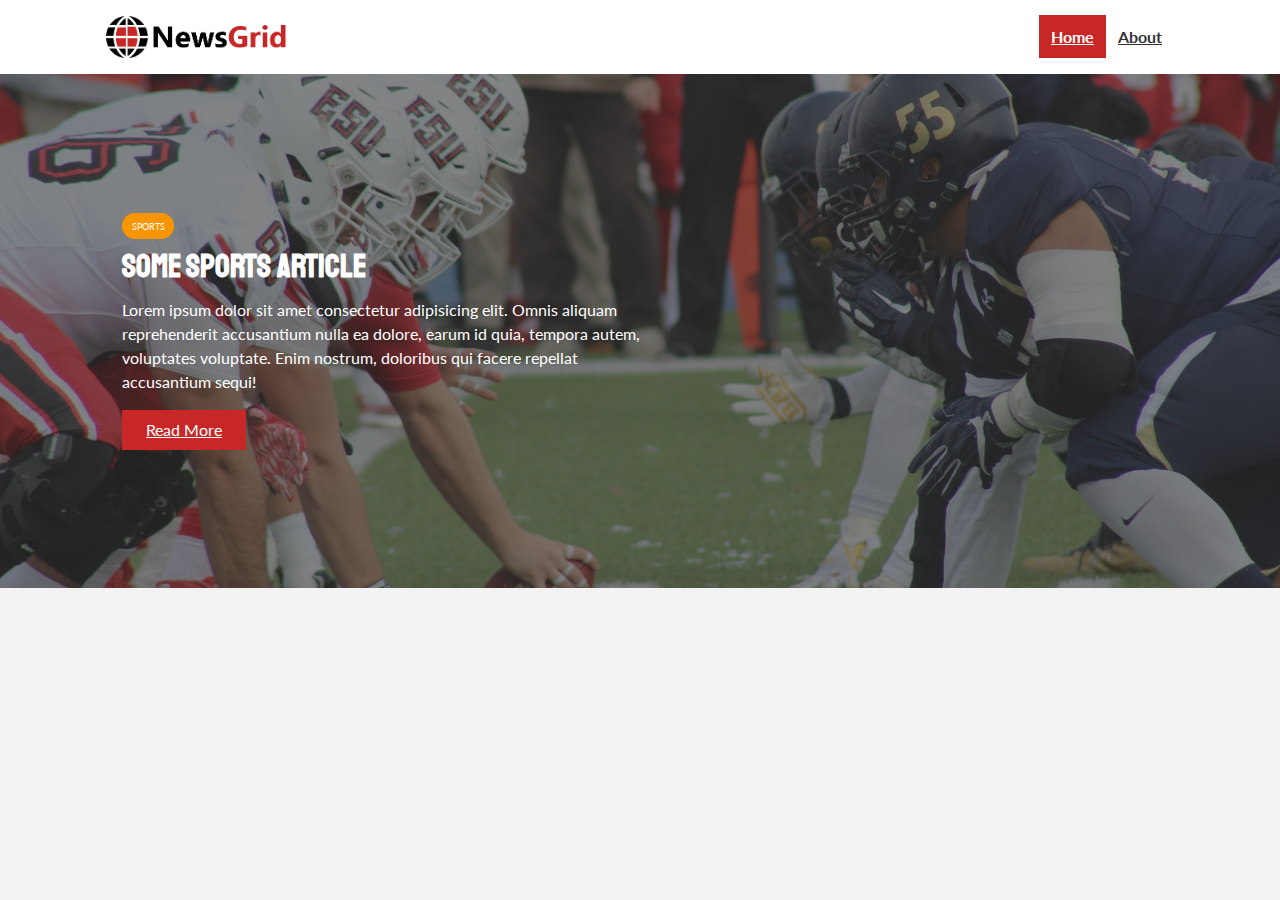
==== index.html @ 27c00c55 "added showcase html and styled the component" ====
<!DOCTYPE html>
<html lang="en">
<head>
  <meta charset="UTF-8">
  <meta name="viewport" content="width=device-width, initial-scale=1.0">
  <link
      rel="stylesheet"
      href="https://use.fontawesome.com/releases/v5.6.3/css/all.css"
      integrity="sha384-UHRtZLI+pbxtHCWp1t77Bi1L4ZtiqrqD80Kn4Z8NTSRyMA2Fd33n5dQ8lWUE00s/"
      crossorigin="anonymous"
/>
  <link href="https://fonts.googleapis.com/css2?family=Lato&family=Staatliches&display=swap" rel="stylesheet">
  <link rel="stylesheet" href="style.css">
  <link rel="stylesheet" href="./css/style.css">
  <link rel="stylesheet" media="screen and (max-width: 768px)" href="./css/mobile.css">
  <link rel="shortcut icon" type="image/x-icon" href="favicon.ico">
  <title>Latest News</title>
</head>
<body>
  <!-- Navbar -->
  <nav id="main-nav">
    <div class="container">
      <img src="./img/logo.png" alt="NewsGrid" class="logo">
      <div class="social">
        <a href="http://facebook.com" target="_blank"><i class="fab fa-facebook fa-2x"></i></a>
        <a href="http://twitter.com" target="_blank"><i class="fab fa-twitter fa-2x"></i></a>
        <a href="http://instagram.com" target="_blank"><i class="fab fa-instagram fa-2x"></i></a>
        <a href="http://youtube.com" target="_blank"><i class="fab fa-youtube fa-2x"></i></a>
      </div>
      <ul>
        <li><a class="current" href="index.html">Home</a></li>
        <li><a href="about.html">About</a></li>
      </ul>
    </div>
  </nav>

  <!-- Showcase -->
  <header id="showcase">
    <div class="container">
      <div class="showcase-container">
        <div class="showcase-content">
          <div class="category category-sports">Sports</div>
          <h1>Some Sports Article</h1>
          <p>Lorem ipsum dolor sit amet consectetur adipisicing elit. Omnis aliquam reprehenderit accusantium nulla ea dolore, earum id quia, tempora autem, voluptates voluptate. Enim nostrum, doloribus qui facere repellat accusantium sequi!</p>
          <a href="article.html" class="btn btn-primary">Read More</a>
        </div>
      </div>
    </div>
  </header>
</body>
</html>
---- css/style.css ----
:root {
  --primary-color: #c72727;
  --secondary-color: #f99500;
  --light-color: #f3f3f3;
  --dark-color: #333;
  --max-width: 1100px;
}

.category {
  --sports-color: #f99500;
  --ent-color: #a66bbe;
  --tech-color: #009cff;
}

* {
  margin: 0;
  padding: 0;
  box-sizing: border-box;
}

body {
  font-family: 'Lato', sans-serif;
  line-height: 1.5;
  background: var(--light-color);
}

a {
  color: #333;
}

ul {
  list-style: none;
}

img {
  width: 100%;
}

h1, h2, h3, h4, h5, h6 {
  font-family: 'Staatliches', cursive;
  margin-bottom: .55rem;
  line-height: 1.3;
}

/* Utility */
.container {
  max-width: var(--max-width);
  margin: auto;
  padding: 0 2rem;
  overflow: hidden;
}

.category {
  display: inline-block;
  color: #fff;
  font-size: 0.55rem;
  text-transform: uppercase;
  padding: 0.4rem 0.6rem;
  border-radius: 15px;
  margin-bottom: 0.5rem;
}

.category-sports { background: var(--sports-color) }

.category-ent { background: var(--ent-color) }

.category-tech { background: var(--tech-color) }

.btn {
  display: inline-block;
  border: none;
  background: var(--dark-color);
  color: #fff;
  padding: 0.5rem 1.5rem;
}

.btn-light { background: var(--light-color) }

.btn-primary { background: var(--primary-color) }

.btn-secondary { background: var(--secondary-color) }

.btn-block {
  display: block;
  width: 100%;
  text-align: center;
}

.btn:hover {
  opacity: 0.9;
}

/* Navigation */
#main-nav {
  background: #fff;
  position: sticky;
  top: 0;
  z-index: 2;
}

#main-nav .container {
  display: grid;
  grid-template-columns: 6fr 3fr 2fr;
  padding: 1rem;
  align-items: center;
}

#main-nav .logo {
  width: 180px;
}

#main-nav ul {
  justify-self: end;
  display: flex;
}

#main-nav ul li a {
  padding: 0.75rem;
  font-weight: bold;
}

#main-nav ul li a.current {
  background: var(--primary-color);
  color: #fff;
}

#main-nav ul li a:hover {
  background: var(--light-color);
  color: var(--dark-color);
}

#main-nav .social {
  justify-self: center;
}

#main-nav .social i {
  color: #777;
  margin-right: .5rem;
}

/* Showcase */
#showcase {
  color: #fff;
  background:#333;
  padding: 2rem;
  position: relative;
}

#showcase:before {
  content: '';
  background: url('../img/featured.jpg') no-repeat center center/cover;
  position: absolute;
  top: 0;
  left: 0;
  width: 100%;
  height: 100%;
  opacity: 0.4;
}

#showcase .showcase-container {
  display: grid;
  grid-template-columns: repeat(2, 1fr);
  align-items: center;
  height: 50vh;
}

#showcase .showcase-content {
  z-index: 1;
}

#showcase .showcase-content p {
  margin-bottom: 1rem;
}
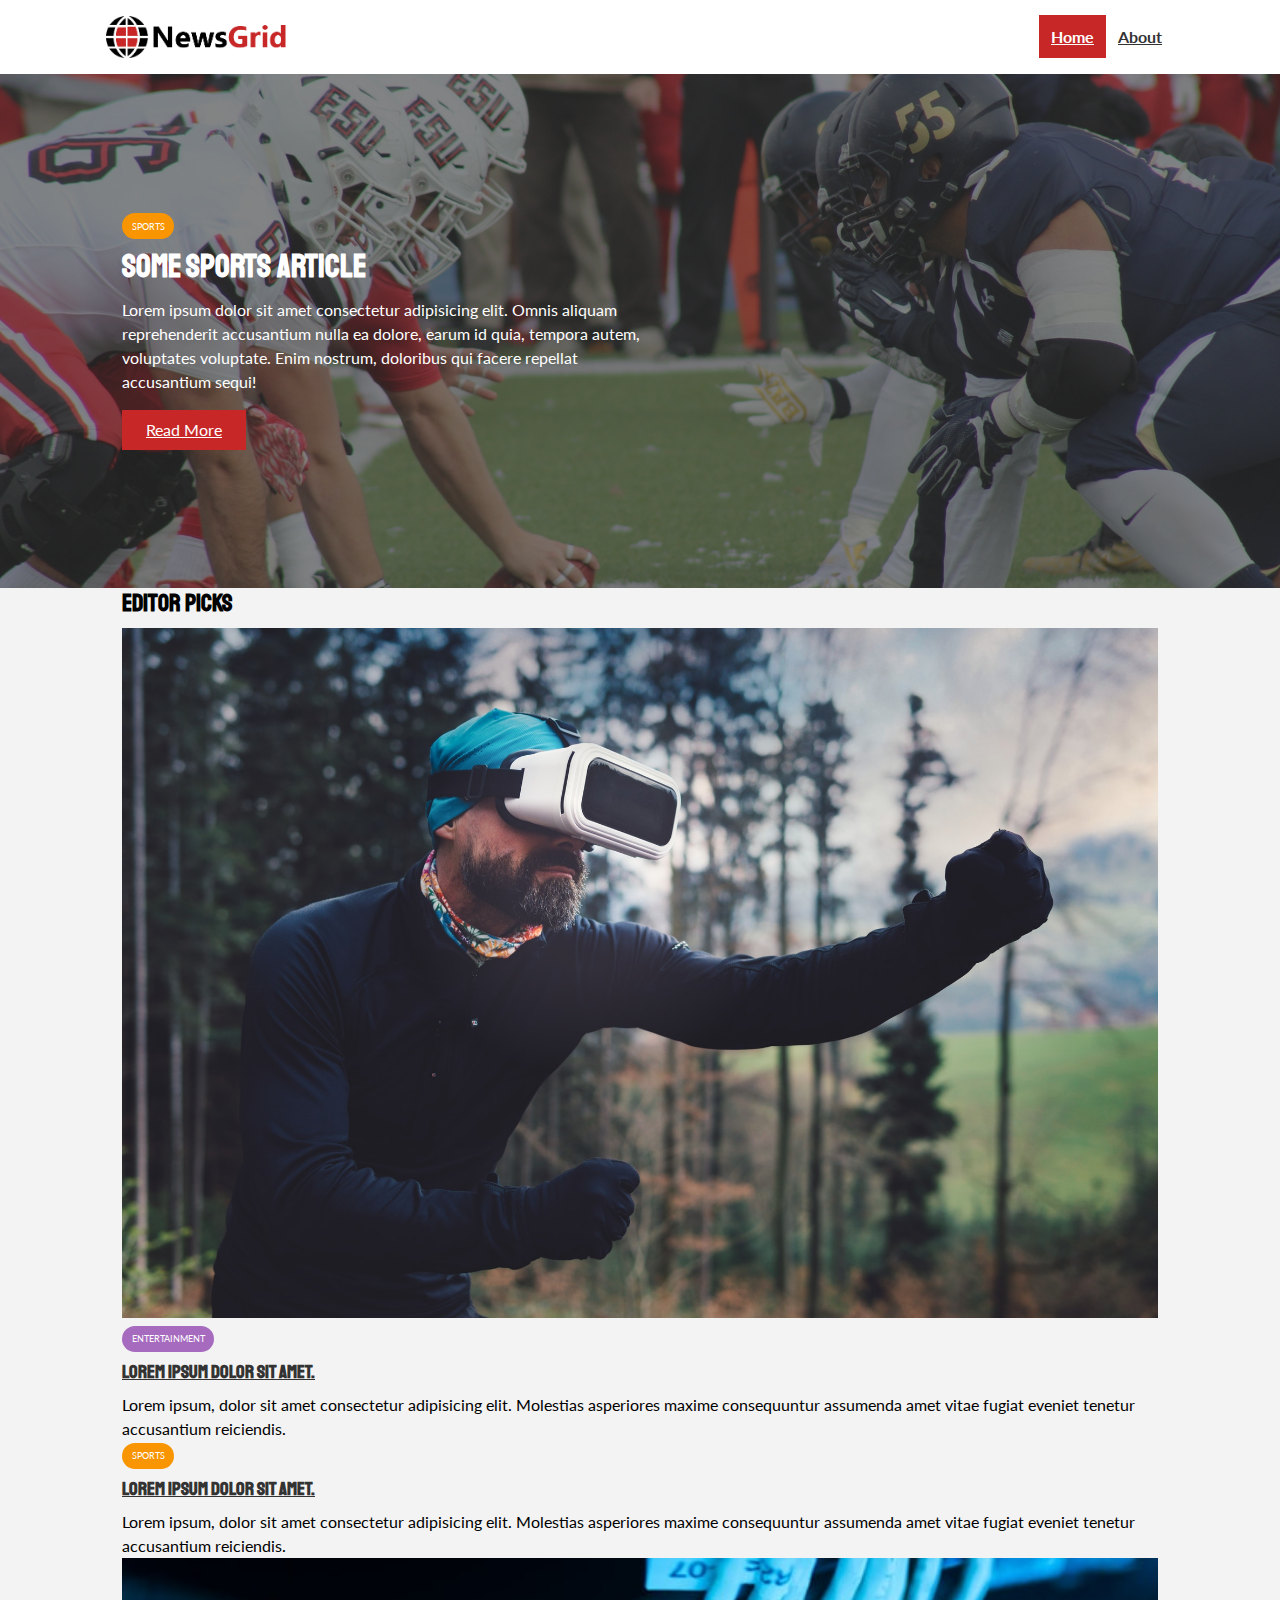
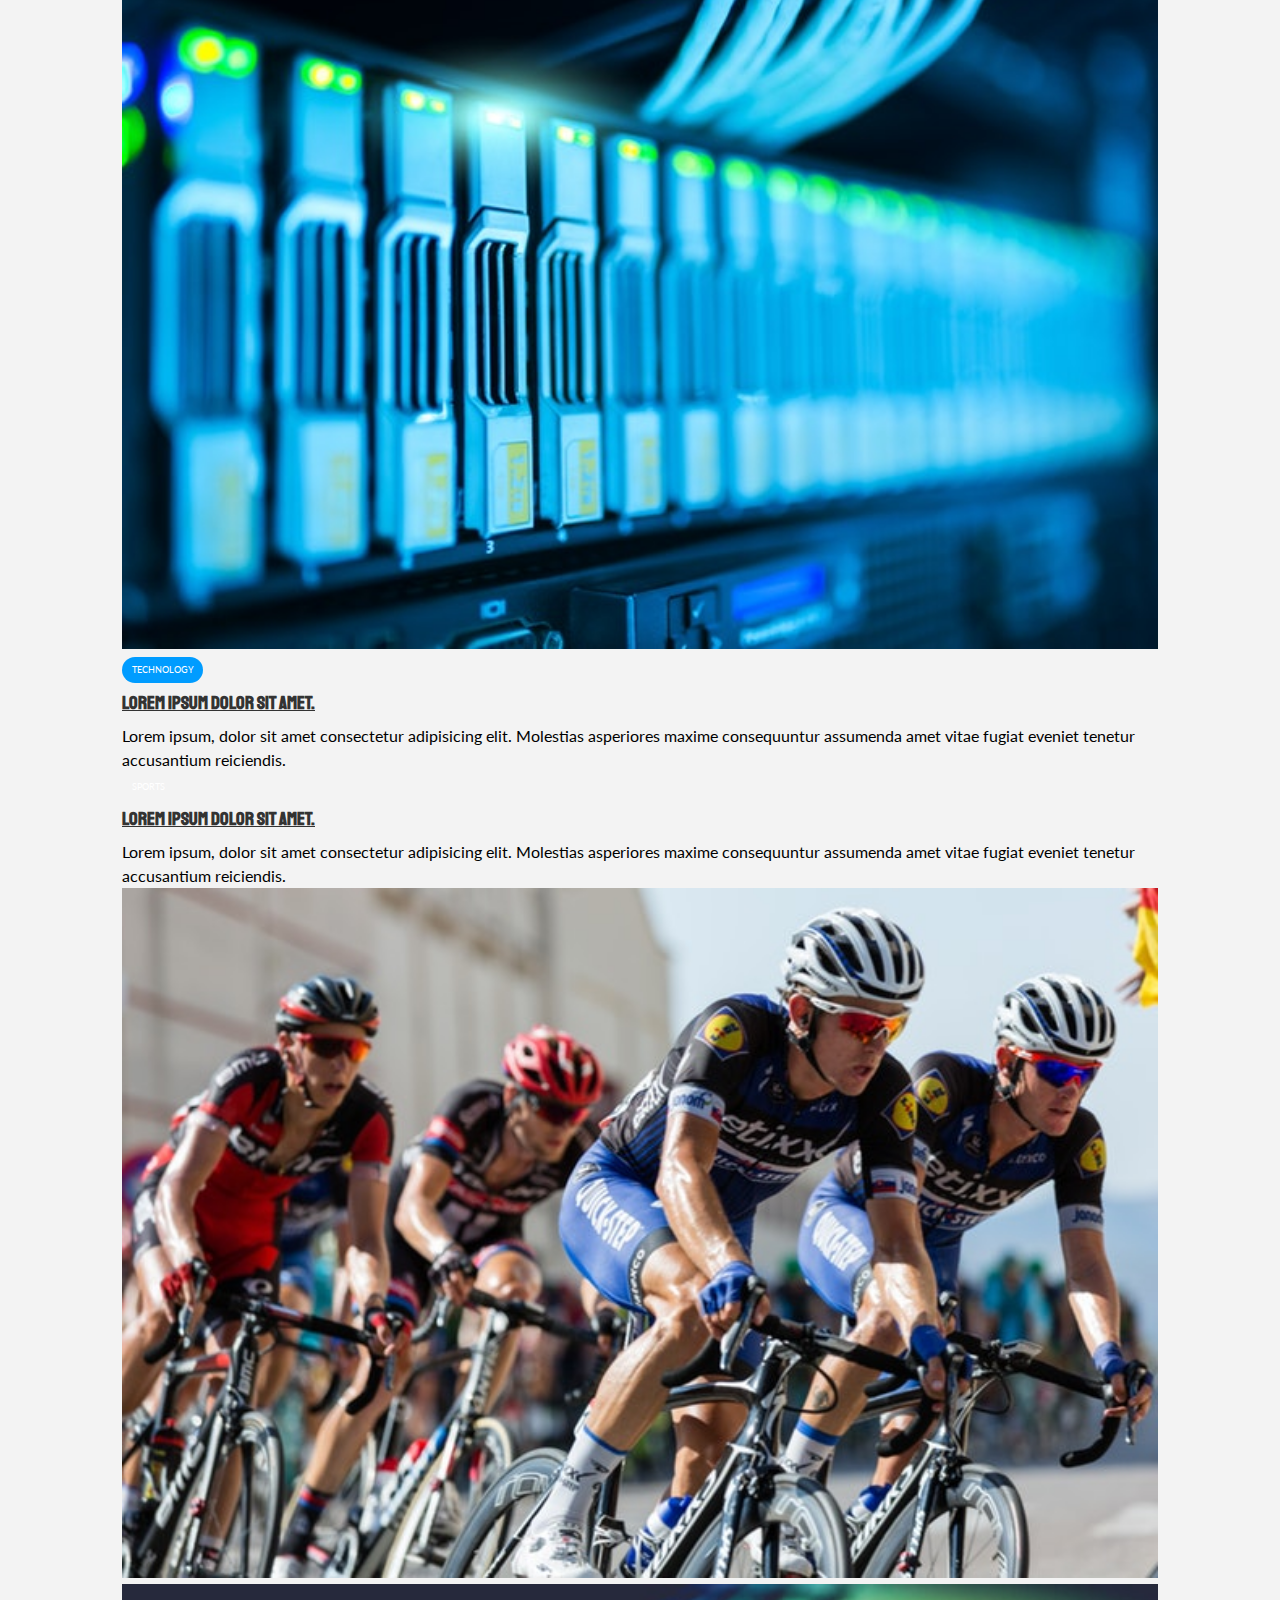
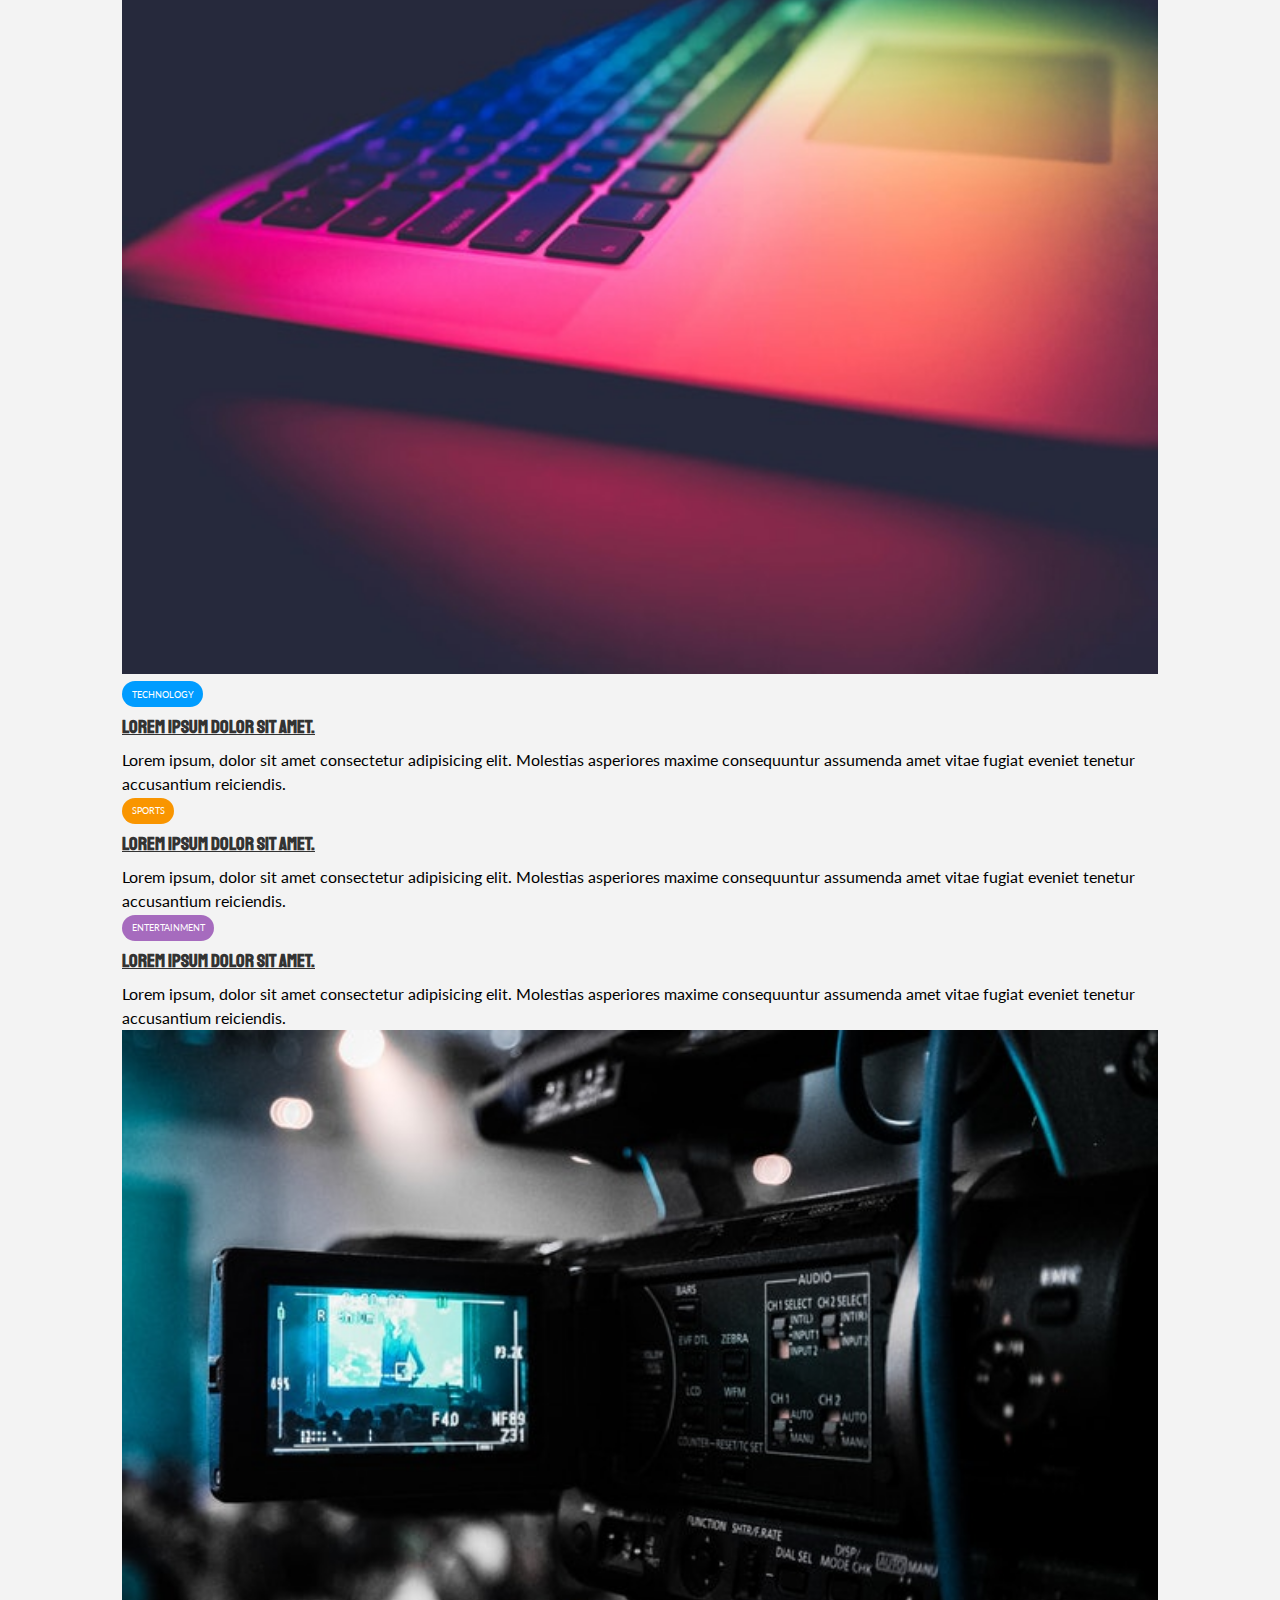
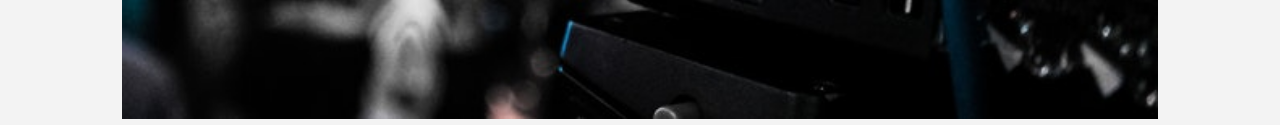
==== commit e4092535: "added mark up for the articles sectin of the website" ====
--- a/index.html
+++ b/index.html
@@ -47,5 +47,72 @@
       </div>
     </div>
   </header>
+
+  <!-- Home Articles -->
+  <section id="home-articles" class="py-2">
+    <div class="container">
+      <h2>Editor Picks</h2>
+      <div class="articles-container">
+        <article class="card">
+          <img src="./img/articles/ent1.jpg" alt="">
+          <div>
+            <div class="category category-ent">Entertainment</div>
+            <h3>
+              <a href="article.html">Lorem ipsum dolor sit amet.</a>
+            </h3>
+            <p>Lorem ipsum, dolor sit amet consectetur adipisicing elit. Molestias asperiores maxime consequuntur assumenda amet vitae fugiat eveniet tenetur accusantium reiciendis.</p>
+          </div>
+        </article>
+        <article class="card">
+          <div class="category category-sports">Sports</div>
+          <h3>
+            <a href="article.html">Lorem ipsum dolor sit amet.</a>
+          </h3>
+          <p>Lorem ipsum, dolor sit amet consectetur adipisicing elit. Molestias asperiores maxime consequuntur assumenda amet vitae fugiat eveniet tenetur accusantium reiciendis.</p>
+        </article>
+        <article class="card">
+          <img src="./img/articles/tech1.jpg" alt="">
+          <div class="category category-tech">Technology</div>
+          <h3>
+            <a href="article.html">Lorem ipsum dolor sit amet.</a>
+          </h3>
+          <p>Lorem ipsum, dolor sit amet consectetur adipisicing elit. Molestias asperiores maxime consequuntur assumenda amet vitae fugiat eveniet tenetur accusantium reiciendis.</p>
+        </article>
+        <article class="card">
+          <div class="category category-sport">Sports</div>
+          <h3>
+            <a href="article.html">Lorem ipsum dolor sit amet.</a>
+          </h3>
+          <p>Lorem ipsum, dolor sit amet consectetur adipisicing elit. Molestias asperiores maxime consequuntur assumenda amet vitae fugiat eveniet tenetur accusantium reiciendis.</p>
+          <img src="./img/articles/sports1.jpg" alt="">
+        </article>
+        <article class="card">
+          <img src="./img/articles/tech2.jpg" alt="">
+          <div class="category category-tech">Technology</div>
+          <h3>
+            <a href="article.html">Lorem ipsum dolor sit amet.</a>
+          </h3>
+          <p>Lorem ipsum, dolor sit amet consectetur adipisicing elit. Molestias asperiores maxime consequuntur assumenda amet vitae fugiat eveniet tenetur accusantium reiciendis.</p>
+        </article>
+        <article class="card">
+          <div class="category category-sports">Sports</div>
+          <h3>
+            <a href="article.html">Lorem ipsum dolor sit amet.</a>
+          </h3>
+          <p>Lorem ipsum, dolor sit amet consectetur adipisicing elit. Molestias asperiores maxime consequuntur assumenda amet vitae fugiat eveniet tenetur accusantium reiciendis.</p>
+        </article>
+        <article class="card">
+          <div>
+            <div class="category category-ent">Entertainment</div>
+            <h3>
+              <a href="article.html">Lorem ipsum dolor sit amet.</a>
+            </h3>
+            <p>Lorem ipsum, dolor sit amet consectetur adipisicing elit. Molestias asperiores maxime consequuntur assumenda amet vitae fugiat eveniet tenetur accusantium reiciendis.</p>
+          </div>
+          <img src="./img/articles/ent2.jpg" alt="">
+        </article>
+      </div>
+    </div>
+  </section>
 </body>
 </html>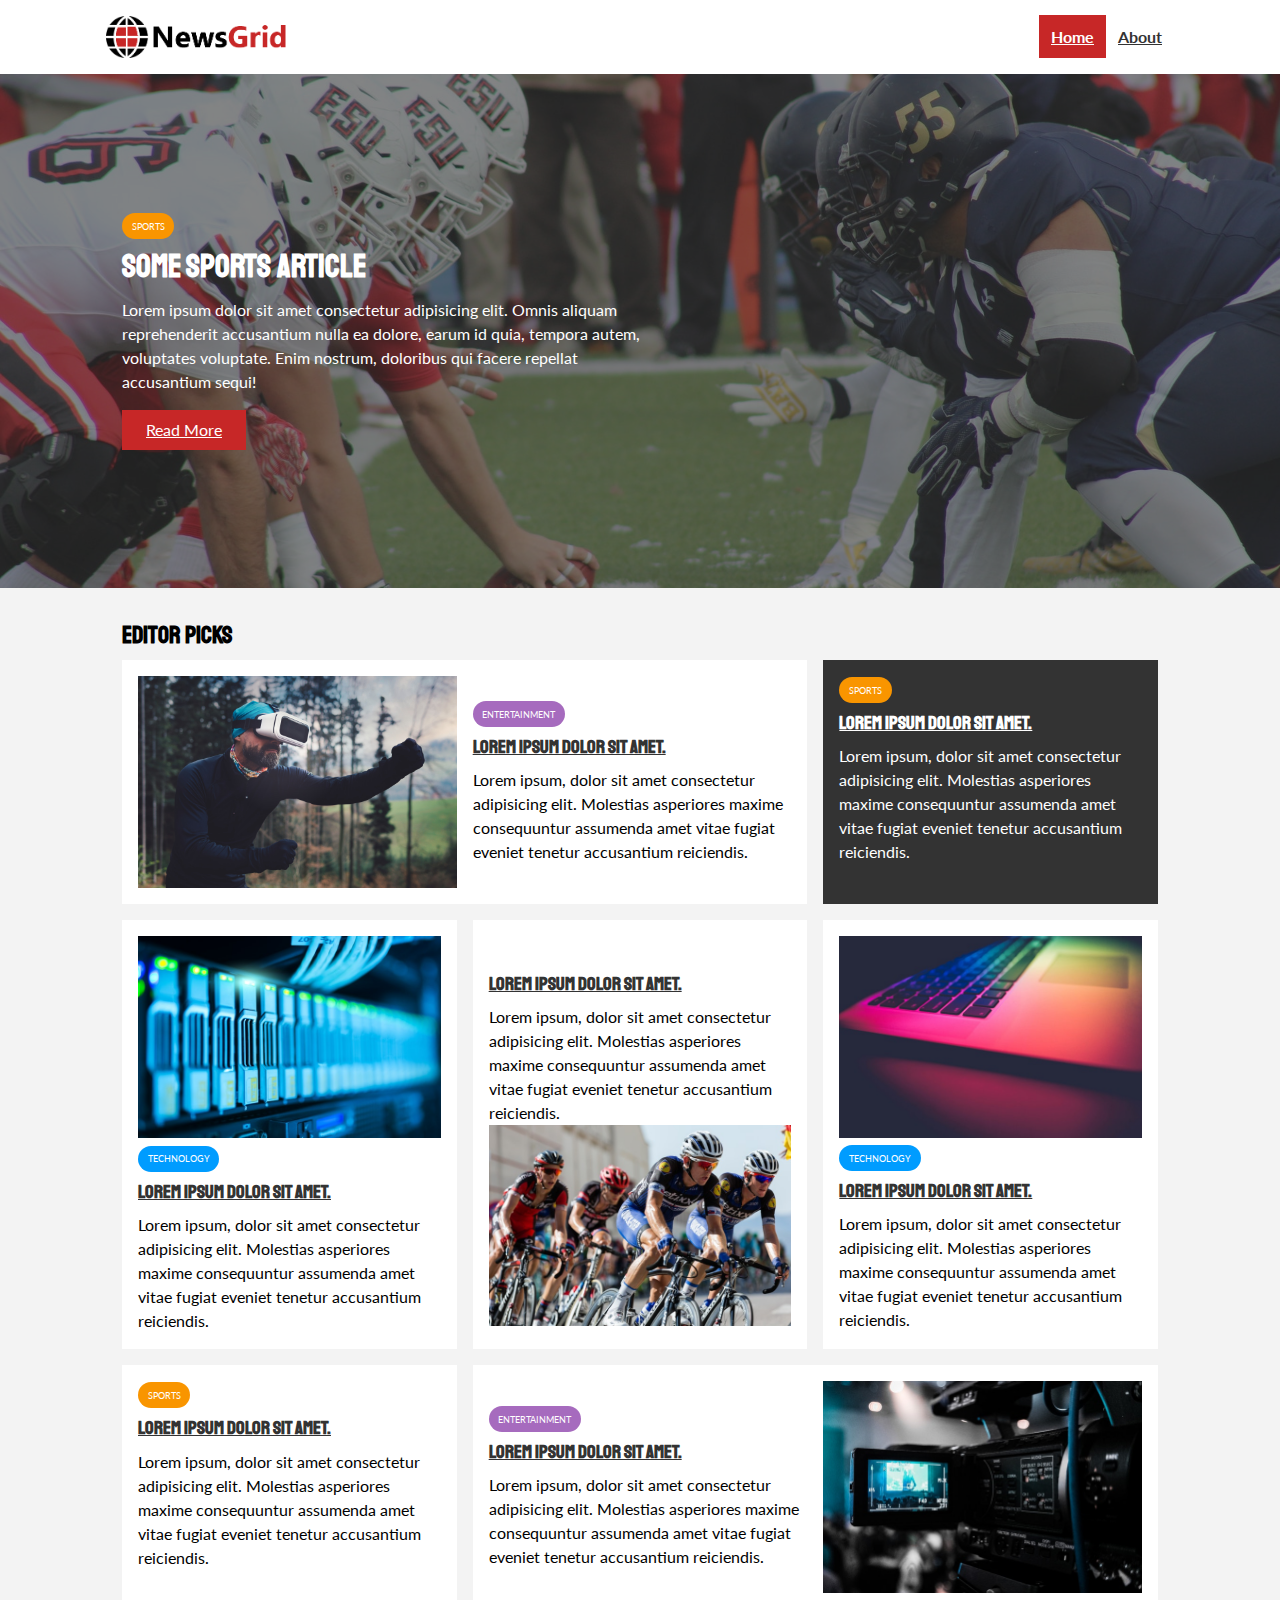
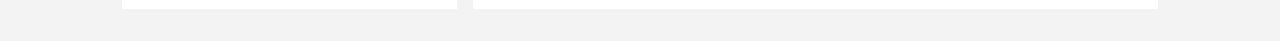
==== commit 36dbd2d7: "added some styling to our cards" ====
--- a/index.html
+++ b/index.html
@@ -63,7 +63,7 @@
             <p>Lorem ipsum, dolor sit amet consectetur adipisicing elit. Molestias asperiores maxime consequuntur assumenda amet vitae fugiat eveniet tenetur accusantium reiciendis.</p>
           </div>
         </article>
-        <article class="card">
+        <article class="card bg-dark">
           <div class="category category-sports">Sports</div>
           <h3>
             <a href="article.html">Lorem ipsum dolor sit amet.</a>
--- a/css/style.css
+++ b/css/style.css
@@ -89,6 +89,50 @@
 .btn:hover {
   opacity: 0.9;
 }
+
+.card {
+  background: #fff;
+  padding: 1rem;
+}
+
+.bg-dark {
+  background: var(--dark-color);
+  color: #fff;
+}
+
+.bg-primary {
+  background: var(--primary-color);
+  color: #fff;
+}
+
+.bg-secondary {
+  background: var(--secondary-color);
+  color: #fff;
+}
+
+.bg-dark h1,
+.bg-dark h2,
+.bg-dark h3,
+.bg-dark a,
+.bg-primary h1,
+.bg-primary h2,
+.bg-primary h3,
+.bg-secondary h1,
+.bg-secondary h2,
+.bg-secondary h3,
+.bg-secondary a { color: #fff }
+
+.py-1 { padding: 1.5rem 0 }
+
+.py-2 { padding: 2rem 0 }
+
+.py-3 { padding: 3rem 0 }
+
+.p-1 { padding: 1.5rem }
+
+.p-2 { padding: 2rem }
+
+.p-3 { padding: 3rem }
 
 /* Navigation */
 #main-nav {
@@ -170,4 +214,24 @@
 
 #showcase .showcase-content p {
   margin-bottom: 1rem;
+}
+
+/* Home Articles */
+#home-articles .articles-container {
+  display:grid;
+  grid-template-columns: repeat(3, 1fr);
+  grid-gap: 1rem;
+}
+
+#home-articles .articles-container > *:first-child,
+#home-articles .articles-container > *:last-child {
+  display: grid;
+  grid-template-columns: repeat(2, 1fr);
+  grid-gap: 1rem;
+  align-items: center;
+  grid-column: 1 / span 2;
+}
+
+#home-articles .articles-container > *:last-child {
+  grid-column: 2 / span 2;
 }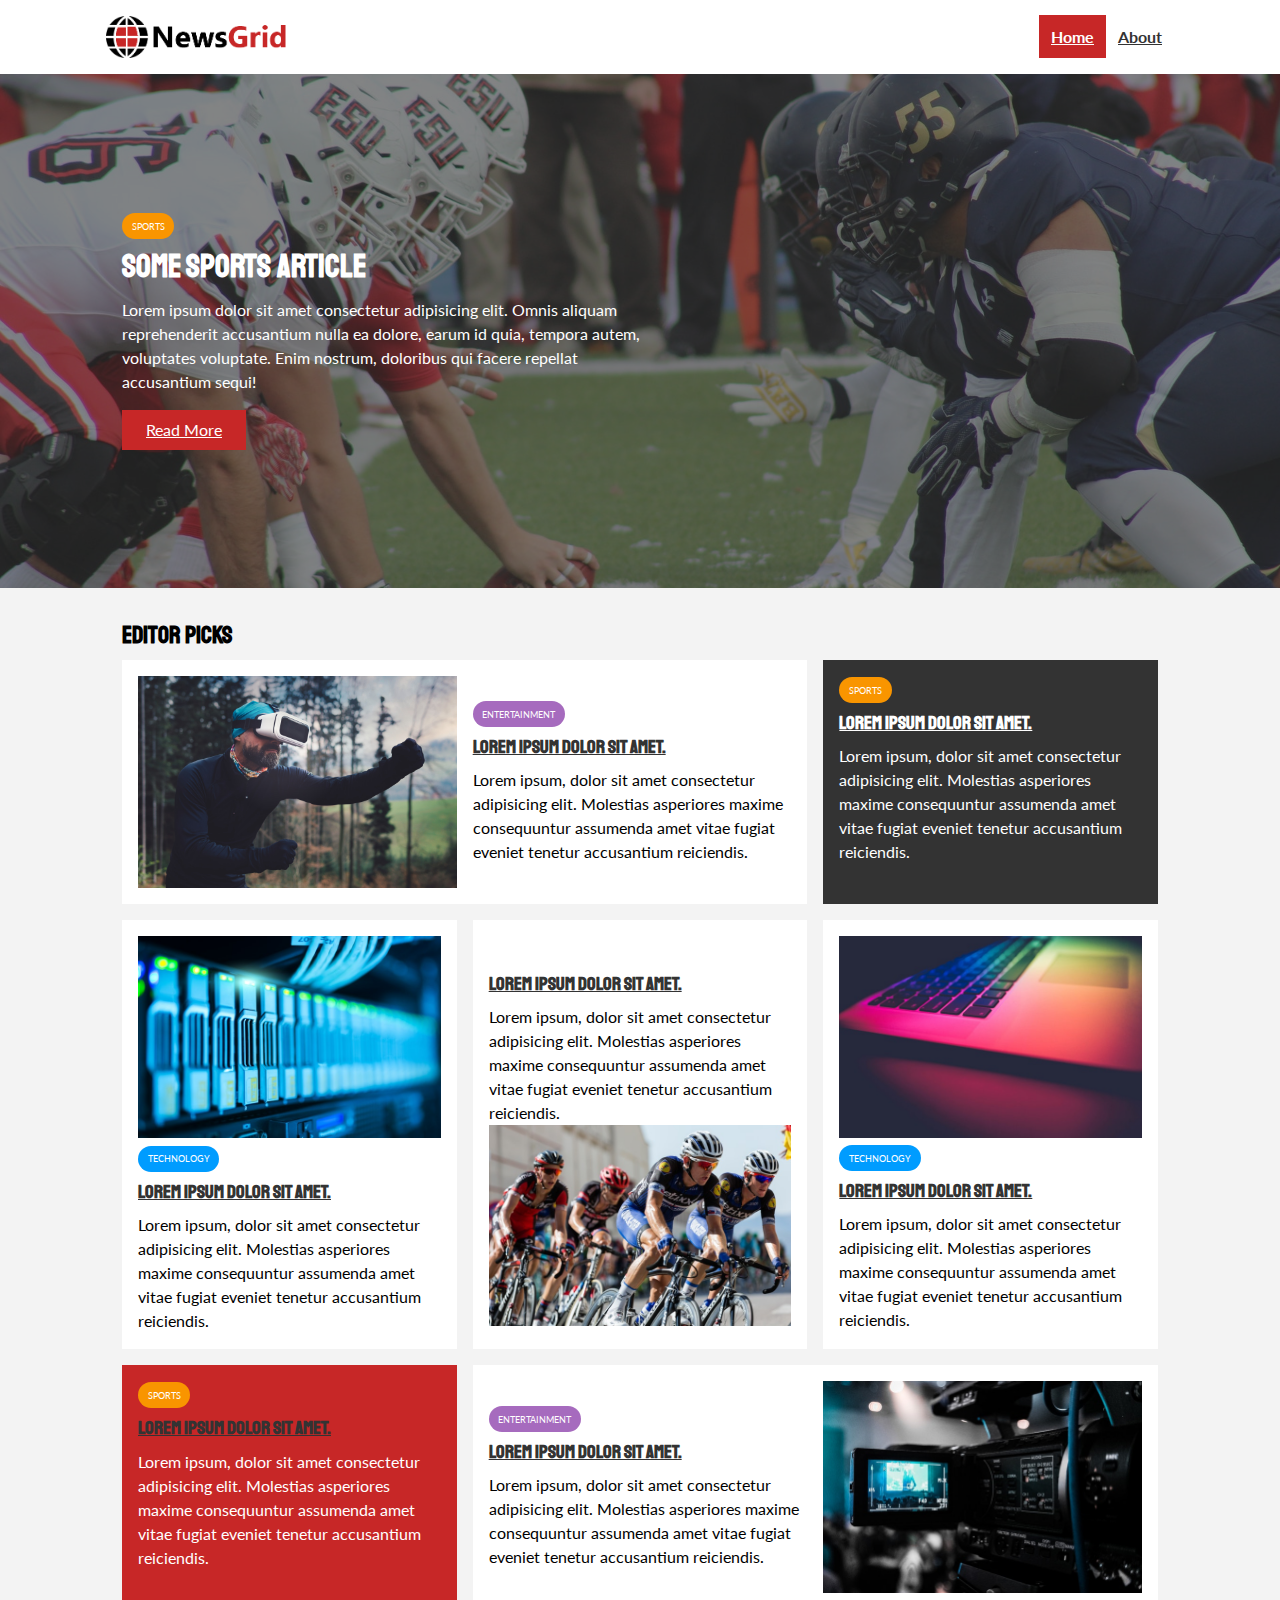
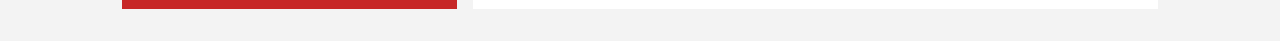
==== commit 05d1af27: "added styling to 2 of the cards where the backgrounds correspond to their primary colors of the site" ====
--- a/index.html
+++ b/index.html
@@ -94,7 +94,7 @@
           </h3>
           <p>Lorem ipsum, dolor sit amet consectetur adipisicing elit. Molestias asperiores maxime consequuntur assumenda amet vitae fugiat eveniet tenetur accusantium reiciendis.</p>
         </article>
-        <article class="card">
+        <article class="card bg-primary">
           <div class="category category-sports">Sports</div>
           <h3>
             <a href="article.html">Lorem ipsum dolor sit amet.</a>
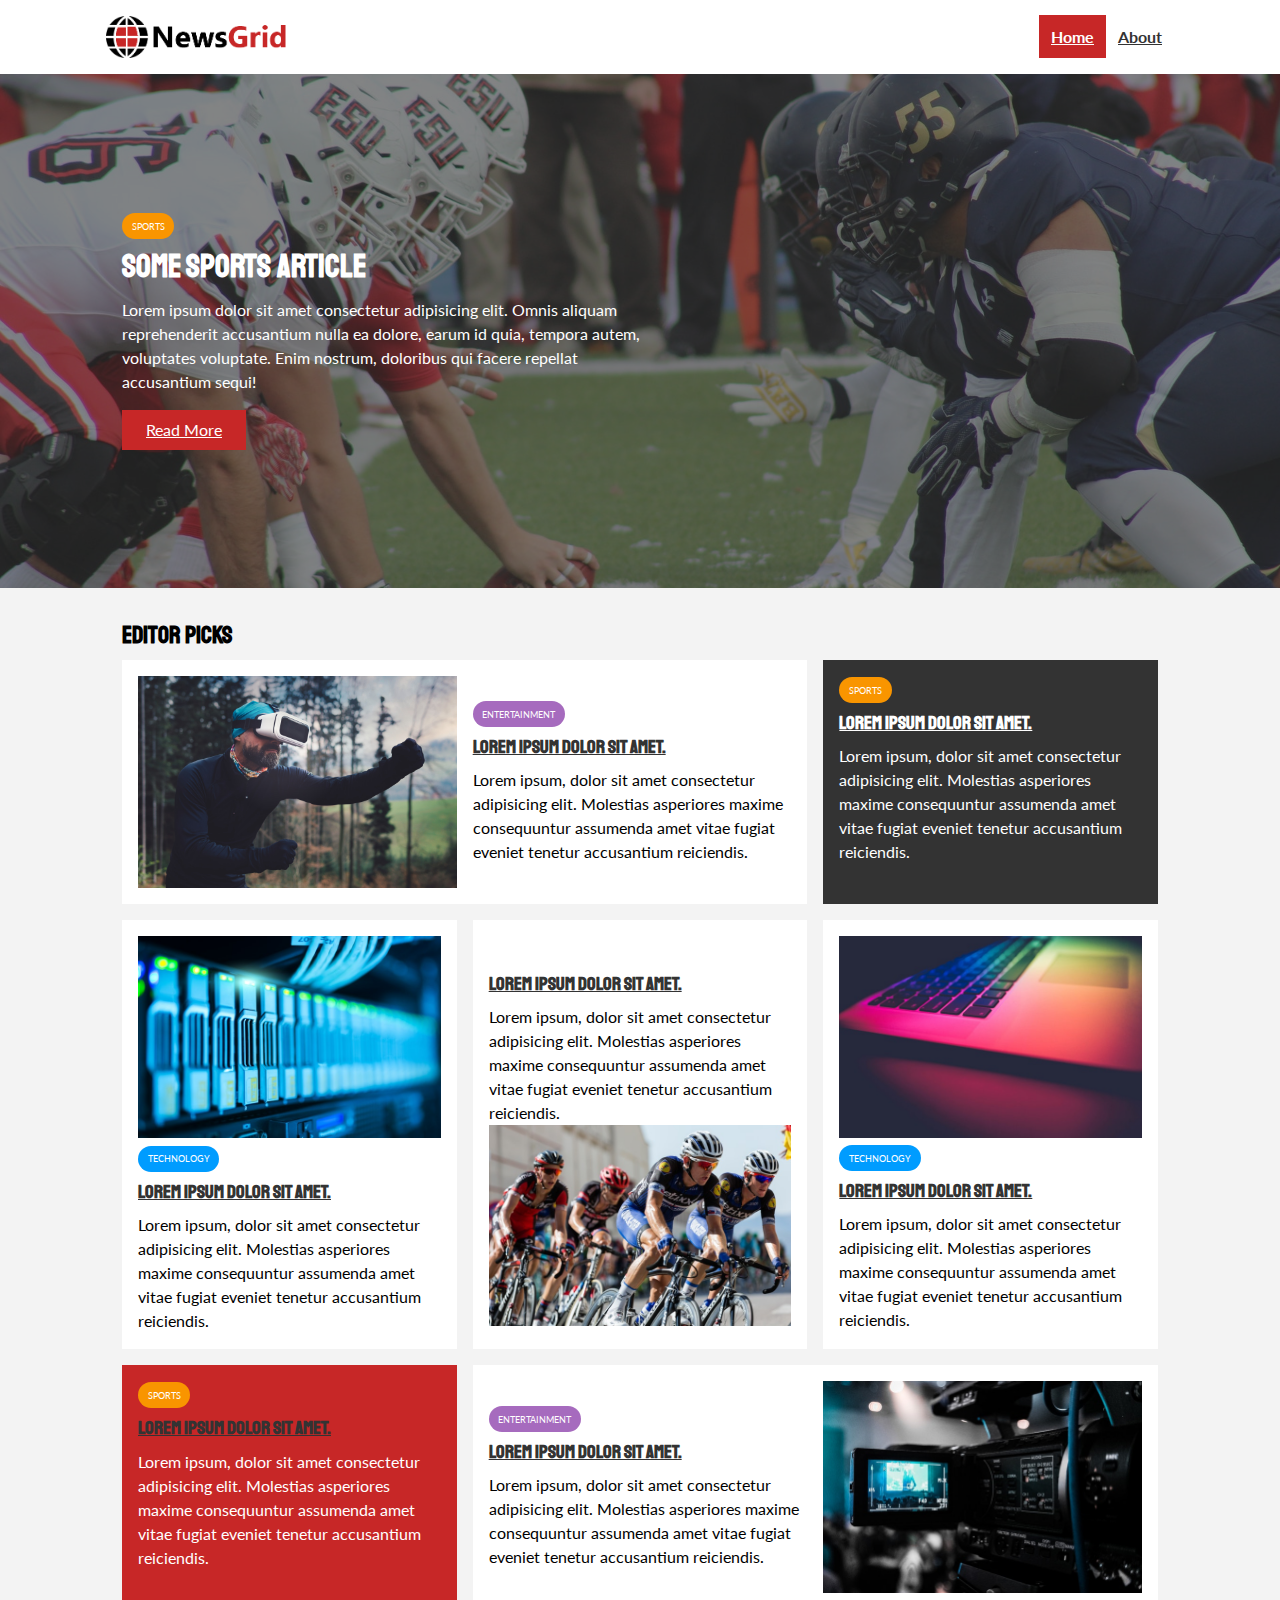
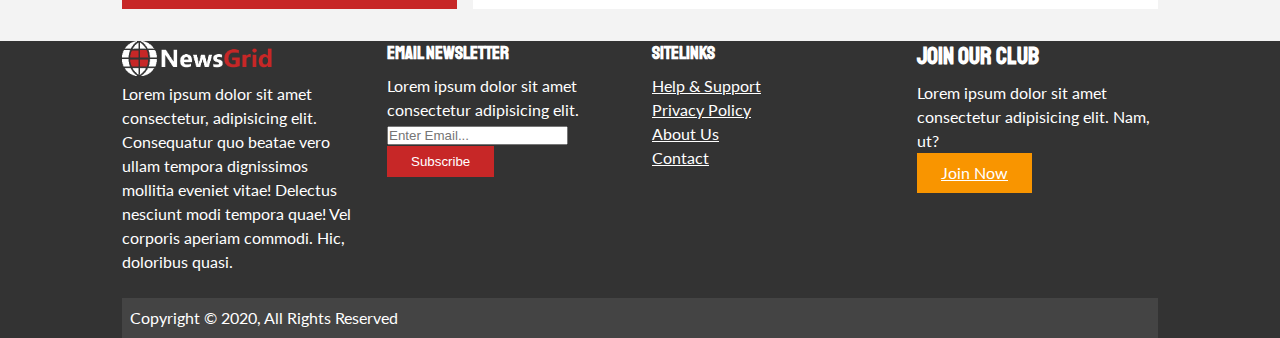
==== commit 22b99358: "added footer to mark up and putting into a grid so divs are horizontal" ====
--- a/index.html
+++ b/index.html
@@ -114,5 +114,40 @@
       </div>
     </div>
   </section>
+
+  <!-- Footer -->
+  <footer id="main-footer">
+    <div class="container footer-container">
+      <div>
+        <img src="./img/logo_light.png" alt="NewsGrid">
+        <p>Lorem ipsum dolor sit amet consectetur, adipisicing elit. Consequatur quo beatae vero ullam tempora dignissimos mollitia eveniet vitae! Delectus nesciunt modi tempora quae! Vel corporis aperiam commodi. Hic, doloribus quasi.</p>
+      </div>
+      <div>
+        <h3>Email Newsletter</h3>
+        <p>Lorem ipsum dolor sit amet consectetur adipisicing elit.</p>
+        <form>
+          <input type="email" placeholder="Enter Email...">
+          <input type="submit" value="Subscribe" class="btn btn-primary">
+        </form>
+      </div>
+      <div>
+        <h3>Sitelinks</h3>
+        <ul class="list">
+          <li><a href="#">Help & Support</a></li>
+          <li><a href="#">Privacy Policy</a></li>
+          <li><a href="#">About Us</a></li>
+          <li><a href="#">Contact</a></li>
+        </ul>
+      </div>
+      <div>
+        <h2>Join Our Club</h2>
+        <p>Lorem ipsum dolor sit amet consectetur adipisicing elit. Nam, ut?</p>
+        <a href="" class="btn btn-secondary">Join Now</a>
+      </div>
+      <div>
+        <p>Copyright &copy; 2020, All Rights Reserved</p>
+      </div>
+    </div>
+  </footer>
 </body>
 </html>--- a/css/style.css
+++ b/css/style.css
@@ -234,4 +234,30 @@
 
 #home-articles .articles-container > *:last-child {
   grid-column: 2 / span 2;
+}
+
+/* Footer */
+#main-footer {
+  background: var(--dark-color);
+  color: #fff;
+}
+
+#main-footer img {
+  width: 150px;
+}
+
+#main-footer a {
+  color: #fff;
+}
+
+#main-footer .footer-container {
+  display: grid;
+  grid-template-columns: repeat(4, 1fr);
+  grid-gap: 1.5rem;
+}
+
+#main-footer .footer-container > *:last-child {
+  background: #444;
+  grid-column: 1 / span 4;
+  padding: .5rem;
 }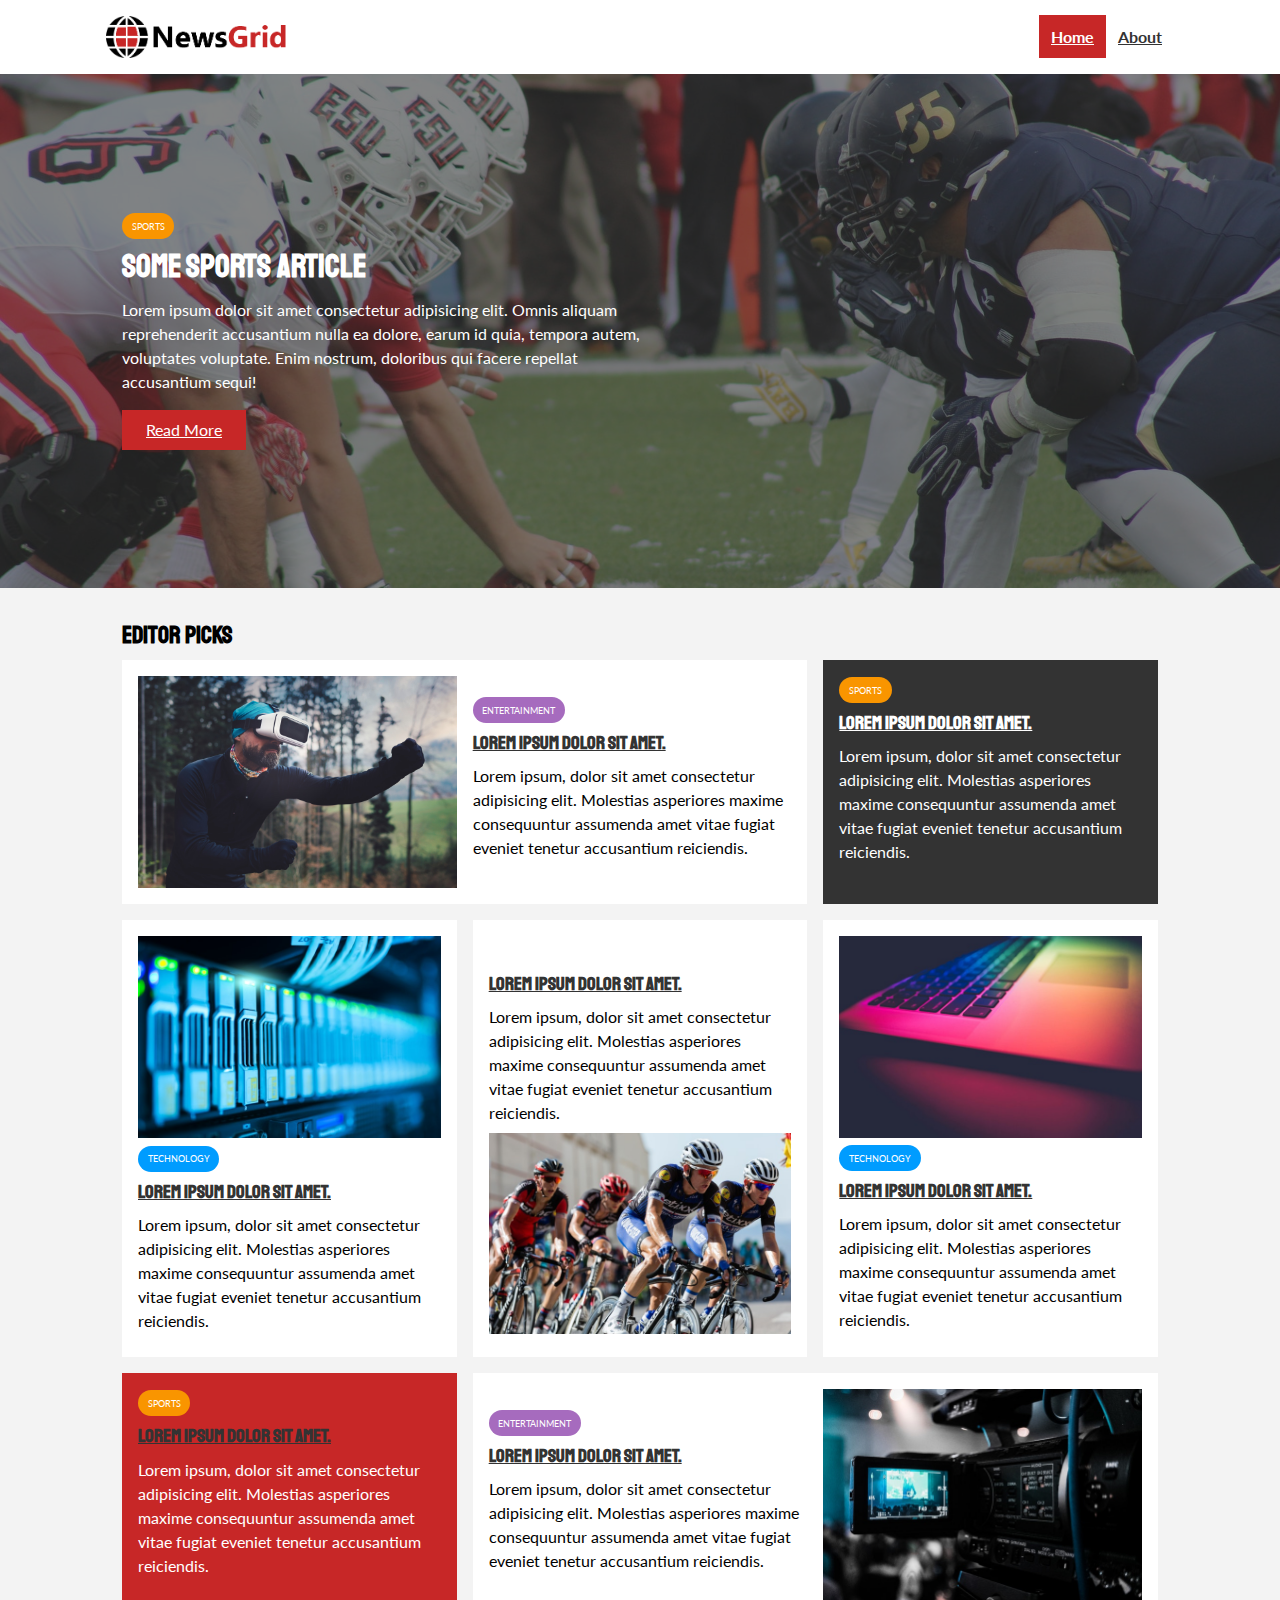
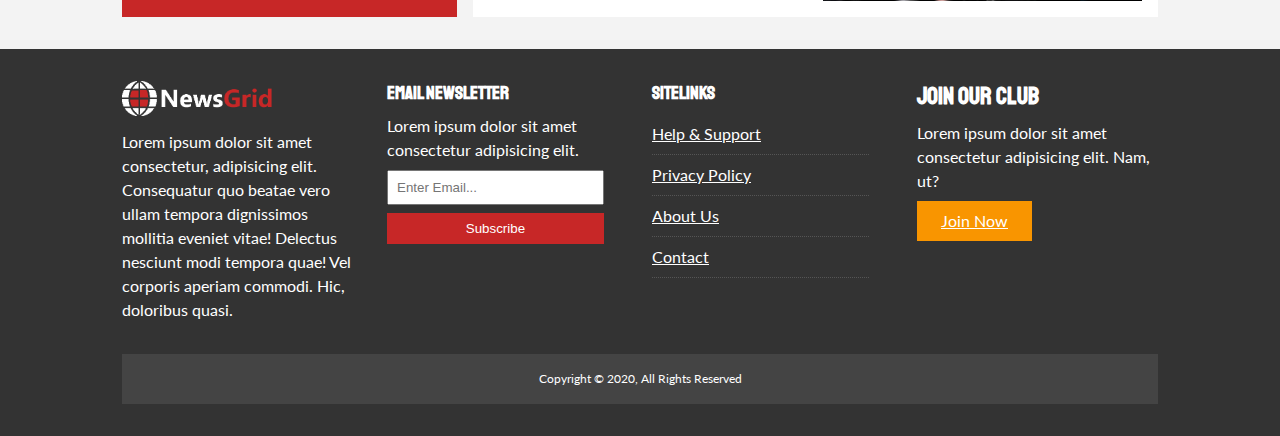
==== commit 3cccc092: "added more styling to footer -> now sits in grid display and made the buttons on the form size bette" ====
--- a/index.html
+++ b/index.html
@@ -116,7 +116,7 @@
   </section>
 
   <!-- Footer -->
-  <footer id="main-footer">
+  <footer id="main-footer" class="py-2">
     <div class="container footer-container">
       <div>
         <img src="./img/logo_light.png" alt="NewsGrid">
--- a/css/style.css
+++ b/css/style.css
@@ -30,6 +30,10 @@
 
 ul {
   list-style: none;
+}
+
+p {
+  margin: 0.5rem 0;
 }
 
 img {
@@ -134,6 +138,16 @@
 
 .p-3 { padding: 3rem }
 
+.list li {
+  padding: 0.5rem 0;
+  border-bottom: #555 dotted 1px;
+  width: 90%
+}
+
+.list li a:hover {
+  color: var(--primary-color) !important;
+}
+
 /* Navigation */
 #main-nav {
   background: #fff;
@@ -260,4 +274,16 @@
   background: #444;
   grid-column: 1 / span 4;
   padding: .5rem;
+  text-align: center;
+  font-size: 0.75rem;
+}
+
+#main-footer .footer-container input[type='email'] {
+  width: 90%;
+  padding: 0.5rem;
+  margin-bottom: 0.5rem;
+}
+
+#main-footer .footer-container input[type='submit'] {
+  width: 90%;
 }